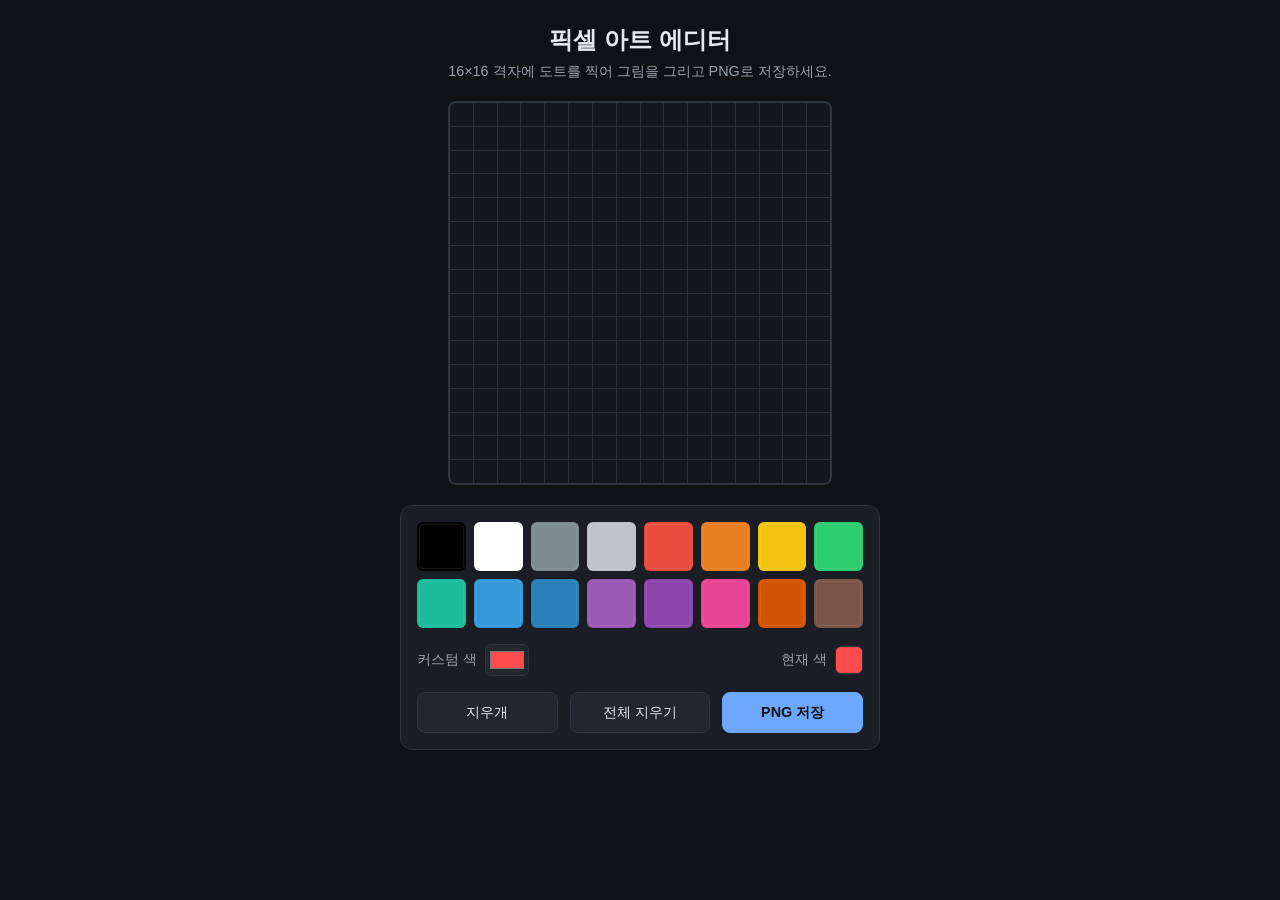
==== apps/pixel-art/index.html @ 34e7d042 "웹앱 추가: 픽셀 아트 에디터 Plan→Build→Review→Embed 워크플로로 두 번째 웹앱 제작. - apps/pixel-art/ (index.html, style.css," ====
<!DOCTYPE html>
<html lang="ko">
<head>
  <meta charset="UTF-8">
  <meta name="viewport" content="width=device-width, initial-scale=1.0, maximum-scale=1.0, user-scalable=no">
  <title>픽셀 아트 에디터</title>
  <link rel="stylesheet" href="style.css">
</head>
<body>
  <main class="app">
    <header class="app__header">
      <h1 class="app__title">픽셀 아트 에디터</h1>
      <p class="app__subtitle">16×16 격자에 도트를 찍어 그림을 그리고 PNG로 저장하세요.</p>
    </header>

    <section class="board" aria-label="그리기 영역">
      <div id="grid" class="grid" role="grid" aria-label="16 x 16 픽셀 격자"></div>
    </section>

    <section class="controls" aria-label="도구 및 팔레트">
      <div class="palette" id="palette" role="group" aria-label="색상 팔레트"></div>

      <div class="row">
        <label class="control control--color">
          <span>커스텀 색</span>
          <input type="color" id="colorPicker" value="#ff4d4d" aria-label="커스텀 색 선택">
        </label>
        <div class="current" aria-live="polite">
          <span>현재 색</span>
          <span class="current__swatch" id="currentSwatch"></span>
        </div>
      </div>

      <div class="row row--tools">
        <button type="button" class="btn" id="eraserBtn" aria-pressed="false">지우개</button>
        <button type="button" class="btn" id="clearBtn">전체 지우기</button>
        <button type="button" class="btn btn--primary" id="saveBtn">PNG 저장</button>
      </div>
    </section>
  </main>

  <canvas id="exportCanvas" width="320" height="320" class="offscreen" aria-hidden="true"></canvas>

  <script src="app.js"></script>
</body>
</html>
---- apps/pixel-art/style.css ----
:root {
  --bg: #0f1115;
  --panel: #1a1d24;
  --panel-2: #22262f;
  --border: #2e3440;
  --text: #e6e8ec;
  --muted: #9aa1ac;
  --accent: #6ea8fe;
  --grid-line: #2a2f3a;
  --cell-empty: #14171d;
}

* {
  box-sizing: border-box;
}

html, body {
  margin: 0;
  padding: 0;
}

body {
  background: var(--bg);
  color: var(--text);
  font-family: -apple-system, BlinkMacSystemFont, "Segoe UI", Roboto, "Helvetica Neue", Arial, "Apple SD Gothic Neo", "Noto Sans KR", sans-serif;
  min-height: 100vh;
  display: flex;
  justify-content: center;
  padding: 24px 16px;
}

.app {
  width: 100%;
  max-width: 480px;
  display: flex;
  flex-direction: column;
  gap: 20px;
}

.app__header {
  text-align: center;
}

.app__title {
  margin: 0 0 6px;
  font-size: 1.5rem;
}

.app__subtitle {
  margin: 0;
  color: var(--muted);
  font-size: 0.9rem;
}

/* 격자 */
.board {
  display: flex;
  justify-content: center;
}

.grid {
  width: 100%;
  max-width: 384px;
  aspect-ratio: 1 / 1;
  display: grid;
  grid-template-columns: repeat(16, 1fr);
  grid-template-rows: repeat(16, 1fr);
  gap: 1px;
  background: var(--grid-line);
  border: 2px solid var(--border);
  border-radius: 8px;
  overflow: hidden;
  touch-action: none;
  user-select: none;
  -webkit-user-select: none;
  -webkit-tap-highlight-color: transparent;
}

.cell {
  background: var(--cell-empty);
  cursor: pointer;
}

/* 컨트롤 */
.controls {
  background: var(--panel);
  border: 1px solid var(--border);
  border-radius: 12px;
  padding: 16px;
  display: flex;
  flex-direction: column;
  gap: 16px;
}

.palette {
  display: grid;
  grid-template-columns: repeat(8, 1fr);
  gap: 8px;
}

.swatch {
  aspect-ratio: 1 / 1;
  border: 2px solid transparent;
  border-radius: 6px;
  cursor: pointer;
  padding: 0;
  outline: none;
  box-shadow: inset 0 0 0 1px rgba(255, 255, 255, 0.08);
}

.swatch.is-selected {
  border-color: var(--text);
  transform: scale(1.05);
}

.row {
  display: flex;
  align-items: center;
  gap: 12px;
  flex-wrap: wrap;
}

.row--tools {
  justify-content: space-between;
}

.control {
  display: flex;
  align-items: center;
  gap: 8px;
  font-size: 0.85rem;
  color: var(--muted);
}

.control--color input[type="color"] {
  width: 44px;
  height: 32px;
  border: 1px solid var(--border);
  border-radius: 6px;
  background: var(--panel-2);
  padding: 2px;
  cursor: pointer;
}

.current {
  display: flex;
  align-items: center;
  gap: 8px;
  font-size: 0.85rem;
  color: var(--muted);
  margin-left: auto;
}

.current__swatch {
  width: 28px;
  height: 28px;
  border-radius: 6px;
  border: 1px solid var(--border);
  display: inline-block;
  background: #ff4d4d;
}

.btn {
  flex: 1;
  min-width: 90px;
  background: var(--panel-2);
  color: var(--text);
  border: 1px solid var(--border);
  border-radius: 8px;
  padding: 10px 12px;
  font-size: 0.9rem;
  cursor: pointer;
  transition: background 0.15s, border-color 0.15s;
}

.btn:hover {
  background: #2b303a;
}

.btn:active {
  transform: translateY(1px);
}

.btn--primary {
  background: var(--accent);
  border-color: var(--accent);
  color: #0f1115;
  font-weight: 600;
}

.btn--primary:hover {
  background: #85b6ff;
}

.btn[aria-pressed="true"] {
  background: var(--accent);
  border-color: var(--accent);
  color: #0f1115;
  font-weight: 600;
}

.offscreen {
  position: absolute;
  left: -9999px;
  top: -9999px;
  width: 320px;
  height: 320px;
  pointer-events: none;
}

@media (max-width: 400px) {
  .palette {
    grid-template-columns: repeat(8, 1fr);
    gap: 6px;
  }
  .btn {
    min-width: 72px;
    padding: 10px 8px;
    font-size: 0.85rem;
  }
}
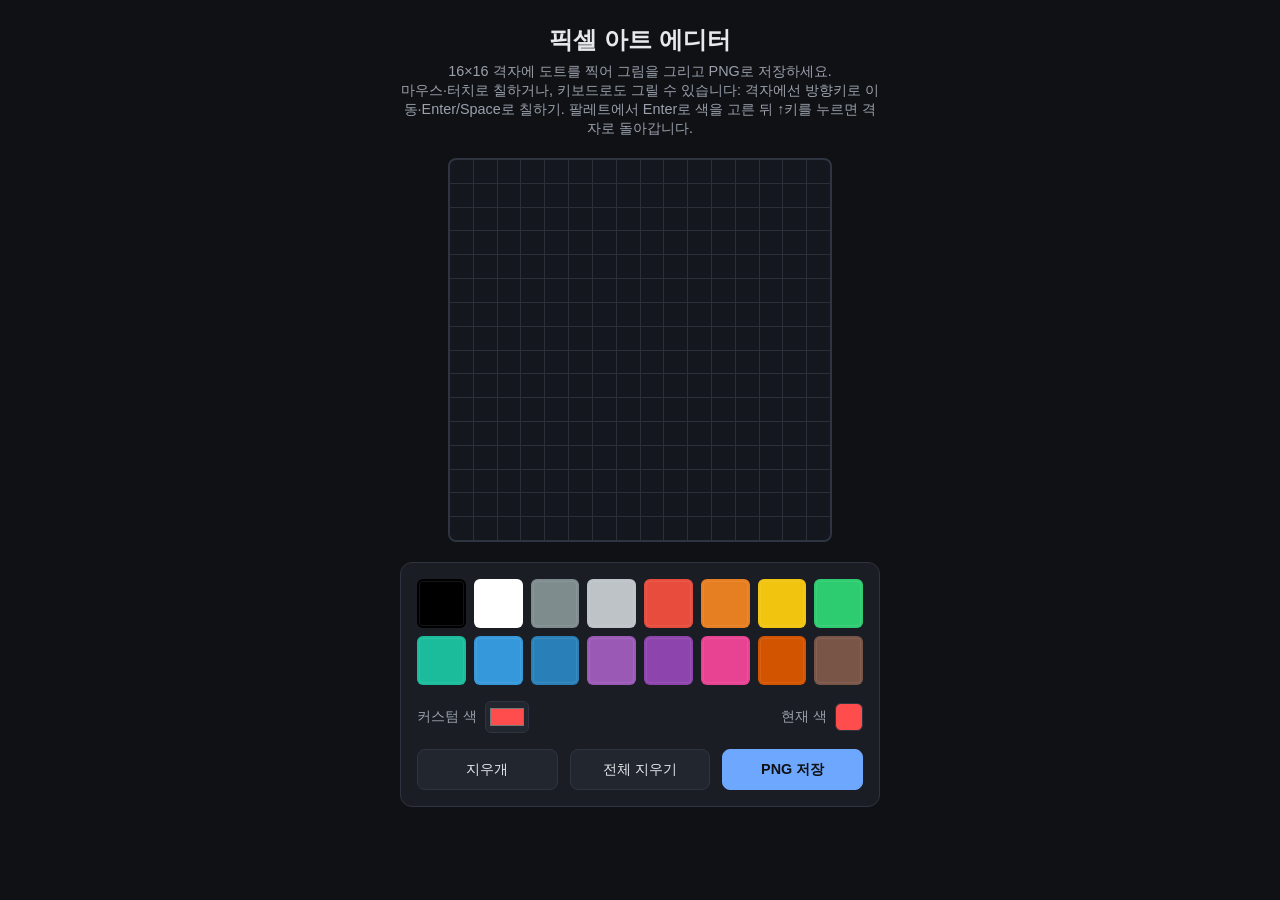
==== commit 732e49ca: "픽셀아트 개선: Codex 교차리뷰 반영 (접근성·검증·색상변수), PASS Co-Authored-By: Claude Opus 4.8 <noreply@anthropic.com>" ====
--- a/apps/pixel-art/index.html
+++ b/apps/pixel-art/index.html
@@ -11,6 +11,7 @@
     <header class="app__header">
       <h1 class="app__title">픽셀 아트 에디터</h1>
       <p class="app__subtitle">16×16 격자에 도트를 찍어 그림을 그리고 PNG로 저장하세요.</p>
+      <p class="app__subtitle">마우스·터치로 칠하거나, 키보드로도 그릴 수 있습니다: 격자에선 방향키로 이동·Enter/Space로 칠하기. 팔레트에서 Enter로 색을 고른 뒤 ↑키를 누르면 격자로 돌아갑니다.</p>
     </header>
 
     <section class="board" aria-label="그리기 영역">
@@ -27,7 +28,8 @@
         </label>
         <div class="current" aria-live="polite">
           <span>현재 색</span>
-          <span class="current__swatch" id="currentSwatch"></span>
+          <span class="current__swatch" id="currentSwatch" aria-hidden="true"></span>
+          <span class="sr-only" id="currentColorText"></span>
         </div>
       </div>
 
--- a/apps/pixel-art/style.css
+++ b/apps/pixel-art/style.css
@@ -8,6 +8,11 @@
   --accent: #6ea8fe;
   --grid-line: #2a2f3a;
   --cell-empty: #14171d;
+  --swatch-inset: rgba(255, 255, 255, 0.08);
+  --current-default: #ff4d4d;
+  --btn-hover: #2b303a;
+  --btn-primary-hover: #85b6ff;
+  --on-accent: #0f1115; /* accent 배경 위 텍스트 */
 }
 
 * {
@@ -81,6 +86,12 @@
   cursor: pointer;
 }
 
+/* 키보드 커서 포커스 표시 */
+.cell:focus-visible {
+  outline: 2px solid var(--accent);
+  outline-offset: -2px;
+}
+
 /* 컨트롤 */
 .controls {
   background: var(--panel);
@@ -105,12 +116,18 @@
   cursor: pointer;
   padding: 0;
   outline: none;
-  box-shadow: inset 0 0 0 1px rgba(255, 255, 255, 0.08);
+  box-shadow: inset 0 0 0 1px var(--swatch-inset);
 }
 
 .swatch.is-selected {
   border-color: var(--text);
   transform: scale(1.05);
+}
+
+/* 키보드 포커스 표시 (마우스 클릭 시엔 안 보이고, Tab 이동 시에만) */
+.swatch:focus-visible {
+  outline: 2px solid var(--accent);
+  outline-offset: 2px;
 }
 
 .row {
@@ -157,7 +174,7 @@
   border-radius: 6px;
   border: 1px solid var(--border);
   display: inline-block;
-  background: #ff4d4d;
+  background: var(--current-default);
 }
 
 .btn {
@@ -174,7 +191,7 @@
 }
 
 .btn:hover {
-  background: #2b303a;
+  background: var(--btn-hover);
 }
 
 .btn:active {
@@ -184,18 +201,18 @@
 .btn--primary {
   background: var(--accent);
   border-color: var(--accent);
-  color: #0f1115;
+  color: var(--on-accent);
   font-weight: 600;
 }
 
 .btn--primary:hover {
-  background: #85b6ff;
+  background: var(--btn-primary-hover);
 }
 
 .btn[aria-pressed="true"] {
   background: var(--accent);
   border-color: var(--accent);
-  color: #0f1115;
+  color: var(--on-accent);
   font-weight: 600;
 }
 
@@ -206,6 +223,19 @@
   width: 320px;
   height: 320px;
   pointer-events: none;
+}
+
+/* 스크린리더 전용 (화면엔 안 보이고 보조기술만 읽음) */
+.sr-only {
+  position: absolute;
+  width: 1px;
+  height: 1px;
+  padding: 0;
+  margin: -1px;
+  overflow: hidden;
+  clip: rect(0, 0, 0, 0);
+  white-space: nowrap;
+  border: 0;
 }
 
 @media (max-width: 400px) {
